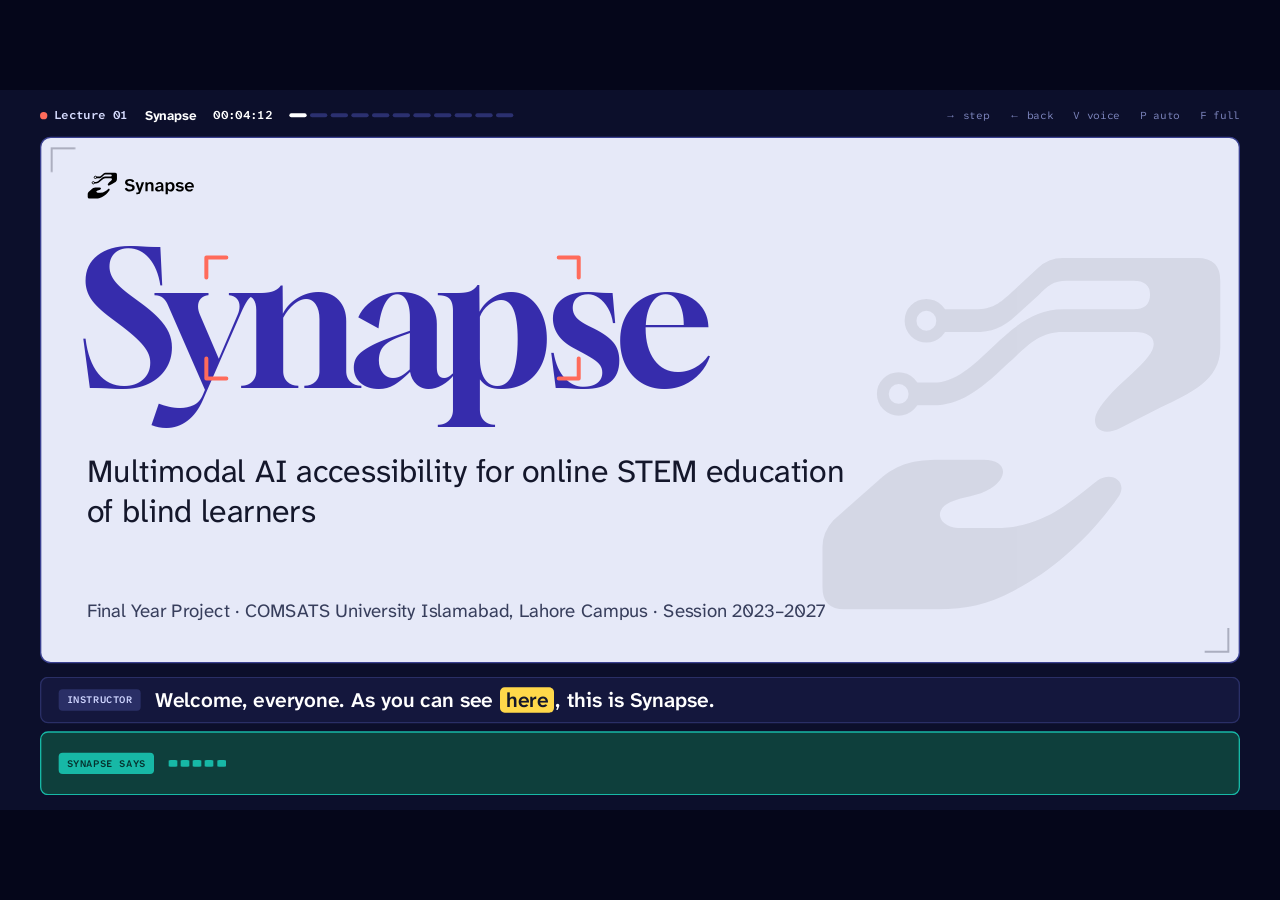
==== present/index.html @ ce6471ea "Slides Are in present dir" ====
<!doctype html>
<html lang="en">
<head>
<meta charset="utf-8">
<meta name="viewport" content="width=device-width,initial-scale=1">
<title>Synapse — Final Year Project</title>
<link rel="icon" href="../Assets/web/favicon.svg">
<link rel="stylesheet" href="style.css">
</head>
<body>
<div id="vp"><div id="stage">

  <div class="bar" aria-hidden="true"><span class="rec"><i></i>Lecture 01</span><span id="lt">Synapse</span><span id="tc">00:04:12</span><span class="seg" id="seg"></span><span class="hint">→ step &nbsp; ← back &nbsp; V voice &nbsp; P auto &nbsp; F full</span></div>

  <div class="frame" id="frame">

    <!-- 1 -->
    <section class="sl" id="s1" aria-label="Synapse">
      <img class="logo" src="../Assets/logos/logo-horizontal-black.svg" alt="">
      <img class="mark" src="../Assets/logos/symbol-black.svg" alt="" aria-hidden="true">
      <h1 data-t="title">Synapse</h1>
      <p class="sub" data-t="sub">Multimodal AI accessibility for online STEM education of blind learners</p>
      <p class="meta" data-t="meta">Final Year Project · COMSATS University Islamabad, Lahore Campus · Session 2023–2027</p>
    </section>

    <!-- 2 -->
    <section class="sl" id="s2" aria-label="Project team"><h2 class="sr">Project team</h2>
      <div class="team">
        <div class="member" data-t="m1"><h3>Hafiz Abdullah Saim</h3><div class="reg">SP23-BCS-050</div><div class="role">Group leader</div></div>
        <div class="member" data-t="m2"><h3>Maha Khalid</h3><div class="reg">SP23-BCS-065</div><div class="role">Team member</div></div>
        <div class="member" data-t="m3"><h3>Memoona Shahid</h3><div class="reg">SP23-BCS-071</div><div class="role">Team member</div></div>
      </div>
      <div class="sup" data-t="sup"><span class="k">Supervisor</span><span class="v">Mr. Amaid Zia</span><span class="r">Lecturer · Department of Computer Science</span></div>
    </section>

    <!-- 3 -->
    <section class="sl" id="s3" aria-label="Problem statement"><h2 class="sr">Problem statement</h2>
      <div class="stats">
        <div class="stat" data-t="st1"><div class="n">285<small>million</small></div><p>people worldwide live with a visual impairment</p></div>
        <div class="stat" data-t="st2"><div class="n">39<small>million</small></div><p>of them are completely blind</p></div>
        <div class="stat" data-t="st3"><div class="n">70<small>%</small></div><p>of STEM content becomes inaccessible when visuals are not converted</p></div>
      </div>
      <div class="gaps">
        <div data-t="g1"><i data-ic="monitor-x"></i><h3>Screen readers stop at text</h3><p>JAWS and NVDA cannot interpret diagrams, equations or graphs in video.</p></div>
        <div data-t="g2"><i data-ic="captions"></i><h3>Captions miss the visuals</h3><p>Speech becomes text, but what is drawn, written and pointed at is lost.</p></div>
        <div data-t="g3"><i data-ic="puzzle"></i><h3>Tools work in isolation</h3><p>No single system joins speech, visuals, math and gestures.</p></div>
      </div>
    </section>

    <!-- 4 -->
    <section class="sl" id="s4" aria-label="Proposed solution"><h2 class="sr">Proposed solution</h2>
      <ol class="steps">
        <li data-t="f1"><span class="dot"><i data-ic="video"></i></span><h3>Lecture video</h3><p>Any YouTube STEM lecture</p></li>
        <li data-t="f2"><span class="dot"><i data-ic="layers"></i></span><h3>Understand</h3><p>Speech, frames and instructor gestures together</p></li>
        <li data-t="f3"><span class="dot"><i data-ic="braces"></i></span><h3>Ground</h3><p>Observations become structured visual evidence</p></li>
        <li data-t="f4"><span class="dot"><i data-ic="brain"></i></span><h3>Explain</h3><p>An LLM writes the explanation at the chosen depth</p></li>
        <li data-t="f5"><span class="dot"><i data-ic="volume"></i></span><h3>Speak</h3><p>Text-to-speech delivers it to the learner</p></li>
      </ol>
      <ul class="feats" data-t="feats"><li><i data-ic="mic"></i>Voice-controlled</li><li><i data-ic="keyboard"></i>Full keyboard navigation</li><li><i data-ic="sliders"></i>Adjustable detail level</li><li><i data-ic="library"></i>Personal explanation library</li></ul>
    </section>

    <!-- 5 -->
    <section class="sl" id="s5" aria-label="What is Synapse"><h2 class="sr">What is Synapse</h2>
      <div class="s5">
        <div class="fg" data-t="fg">
          <div><i data-ic="scan"></i><h3>Lecture understanding</h3><p>Transcript, frames and instructor cues analysed together</p></div>
          <div><i data-ic="shield-check"></i><h3>Grounded explanations</h3><p>Built from visual evidence, not guesses</p></div>
          <div><i data-ic="sliders"></i><h3>Adjustable depth</h3><p>Brief, standard or detailed</p></div>
          <div><i data-ic="mic"></i><h3>Voice and keyboard</h3><p>Hands-free commands, no mouse needed</p></div>
          <div><i data-ic="library"></i><h3>Personal library</h3><p>Saved explanations, bookmarks and notes</p></div>
          <div><i data-ic="message"></i><h3>Lecture Q&amp;A</h3><p>Questions answered from the lecture itself</p></div>
        </div>
        <div class="lf" data-t="lf"><div class="vt"><span>illustrative lecture frame</span><span>04:12</span></div>
          <div class="gr"><svg viewBox="0 0 560 330" aria-hidden="true"><path d="M60 20V290H520" stroke="#9aa3c9" stroke-width="2" fill="none"/><path d="M60 290 L520 60 V290Z" fill="#362CAC" fill-opacity=".09"/><path id="lfLine" d="M60 290 L520 60" stroke="#362CAC" stroke-width="6" fill="none" stroke-linecap="round"/><text x="468" y="318" font-size="17" fill="#373E5C">time</text><text x="70" y="40" font-size="17" fill="#373E5C">velocity</text></svg></div>
          <div class="nt">The instructor says “this graph”, and draws a line.</div></div>
      </div>
    </section>

    <!-- 6 -->
    <section class="sl" id="s6" aria-label="Complete system architecture"><h2 class="sr">Complete system architecture</h2><svg class="dsvg" id="sysSvg" role="img" aria-label="System architecture"></svg></section>
    <!-- 7 -->
    <section class="sl" id="s7" aria-label="Detailed pipeline architecture"><h2 class="sr">Detailed pipeline architecture</h2><svg class="dsvg" id="pipeSvg" role="img" aria-label="Pipeline architecture"></svg></section>

    <!-- 8 -->
    <section class="sl" id="s8" aria-label="Core modules"><h2 class="sr">Core modules</h2><div class="mods" id="mods"></div></section>

    <!-- 9 -->
    <section class="sl" id="s9" aria-label="What is done"><h2 class="sr">What is done</h2>
      <p class="done-l" data-t="dl">Built end to end: an accessible interface, a durable backend and the full multimodal pipeline, in the browser and as a desktop app.</p>
      <ul class="done">
        <li data-t="d1"><i data-ic="check"></i>Accessible web app with embedded lecture player</li>
        <li data-t="d2"><i data-ic="check"></i>Durable lecture-processing backend (FastAPI)</li>
        <li data-t="d3"><i data-ic="check"></i>Transcription from captions or speech recognition</li>
        <li data-t="d4"><i data-ic="check"></i>Frame analysis, gesture detection and synchronization</li>
        <li data-t="d5"><i data-ic="check"></i>Vision-language understanding with structured evidence</li>
        <li data-t="d6"><i data-ic="check"></i>LLM explanation synthesis at three depths</li>
        <li data-t="d7"><i data-ic="check"></i>Text-to-speech with streamed and saved audio</li>
        <li data-t="d8"><i data-ic="check"></i>Voice commands and spoken replies</li>
        <li data-t="d9"><i data-ic="check"></i>Accounts, library, bookmarks and notes</li>
        <li data-t="d10"><i data-ic="check"></i>Lecture Q&amp;A grounded in the transcript</li>
      </ul>
    </section>

    <!-- 10 -->
    <section class="sl" id="s10" aria-label="Challenges"><h2 class="sr">Challenges</h2><div class="ch">
      <div class="row" data-t="c1"><div><h3>Avoiding invented details</h3><p>Explanations must stay faithful to what the lecture shows and says.</p></div><p>Visual observations become structured evidence; a coverage plan and bounded inputs constrain the explanation.</p></div>
      <div class="row" data-t="c2"><div><h3>Choosing what to describe</h3><p>Describing everything overwhelms; omitting a key relationship confuses.</p></div><p>Coverage planning picks what matters, and learners choose brief, standard or detailed depth.</p></div>
      <div class="row" data-t="c3"><div><h3>Managing explanation timing</h3><p>Extra narration can collide with the instructor's speech.</p></div><p>Synchronization selects intervention moments; playback pauses only when an explanation takes over.</p></div>
      <div class="row" data-t="c4"><div><h3>Recovering from partial failures</h3><p>One failed model step must not make the lecture unusable.</p></div><p>Durable jobs, checkpoints and retry or resume keep finished work and recover the rest.</p></div>
      <div class="row" data-t="c5"><div><h3>Balancing time and cost</h3><p>Deep analysis of long videos needs heavy, repeated model calls.</p></div><p>A three-stage pipeline with caching reuses results and prioritises what the learner asks for.</p></div>
      <div class="row" data-t="c6"><div><h3>Building an accessible interface</h3><p>Navigation, playback, progress and errors must work without sight.</p></div><p>Keyboard shortcuts, voice commands, live-region announcements and an explanation-ready playback gate.</p></div>
    </div></section>

    <!-- 11 -->
    <section class="sl" id="s11" aria-label="Future work"><h2 class="sr">Future work</h2>
      <div class="road" id="road">
        <div data-t="r1"><h3>Evaluation with blind learners</h3><p>Structured studies of comprehension, trust and usability.</p></div>
        <div data-t="r2"><h3>Accuracy and latency benchmarks</h3><p>Measure faithfulness and response time across lecture types.</p></div>
        <div data-t="r3"><h3>Better user experience</h3><p>Smoother interventions, adaptive pacing, clearer feedback and richer voice interaction.</p></div>
        <div data-t="r4"><h3>Stronger explanation results</h3><p>Improved grounding, equation and diagram coverage, and more natural narration.</p></div>
        <div data-t="r5"><h3>Packaged desktop installer</h3><p>One-click setup with backend and models bundled.</p></div>
        <div data-t="r6"><h3>Wider deployment</h3><p>Multi-user hosting, more lecture sources and more subjects.</p></div>
      </div>
      <div class="thanks" data-t="thanks"><img src="../Assets/logos/symbol-white.svg" alt=""><div><div class="t">Thank you</div><div class="q">Questions and discussion</div></div><div class="who">Hafiz Abdullah Saim · Maha Khalid · Memoona Shahid<br>Supervisor: Mr. Amaid Zia</div></div>
    </section>
  </div>

  <div class="cap"><span class="chip">Instructor</span><span id="capT"></span></div>
  <div class="voice"><span class="chip">Synapse says</span><span class="wv" id="wv" aria-hidden="true"><i></i><i></i><i></i><i></i><i></i></span><span id="voT"></span><div class="sr" id="sr" aria-live="polite"></div></div>

  <svg id="ptr" viewBox="0 0 1920 1080" aria-hidden="true">
    <g id="ret"><path class="rt" d="M0 0"/><path class="rt" d="M0 0"/><path class="rt" d="M0 0"/><path class="rt" d="M0 0"/></g>
  </svg>
</div></div>
<script src="vendor/gsap.min.js"></script>
<script src="icons.js"></script>
<script src="diagrams.js"></script>
<script src="deck.js"></script>
</body>
</html>
---- present/style.css ----
@font-face{font-family:Gloock;src:url(fonts/gloock-latin-400-normal.woff2)}
@font-face{font-family:AtkN;font-weight:400;src:url(fonts/atkinson-hyperlegible-next-latin-400-normal.woff2)}
@font-face{font-family:AtkN;font-weight:600;src:url(fonts/atkinson-hyperlegible-next-latin-600-normal.woff2)}
@font-face{font-family:AtkN;font-weight:700;src:url(fonts/atkinson-hyperlegible-next-latin-700-normal.woff2)}
@font-face{font-family:AtkM;font-weight:400;src:url(fonts/atkinson-hyperlegible-mono-latin-400-normal.woff2)}
@font-face{font-family:AtkM;font-weight:600;src:url(fonts/atkinson-hyperlegible-mono-latin-600-normal.woff2)}
:root{--night:#0c0f2b;--board:#E6E9F8;--card:#FFFFFF;--ink:#14172B;--soft:#373E5C;--ind:#362CAC;--teal:#064E4A;--mint:#17B8A6;--mark:#FFD84A;--ptr:#FF6B5B;--line:#C3C9E6;--rule:#9aa2d2}
*{box-sizing:border-box;margin:0;padding:0}
html,body{height:100%;overflow:hidden;background:#05061a;font-family:AtkN,system-ui,sans-serif;color:var(--ink)}
#vp{position:fixed;inset:0;display:flex;align-items:center;justify-content:center}
#stage{position:relative;width:1920px;height:1080px;flex:none;overflow:hidden;background:var(--night);transform-origin:center center}
i[data-ic]{display:inline-flex;width:1em;height:1em;flex:none}
i[data-ic] svg{width:100%;height:100%;stroke:currentColor;fill:none;stroke-width:1.7;stroke-linecap:round;stroke-linejoin:round}

/* ---- top bar: lecture-capture chrome ---- */
.bar{position:absolute;left:60px;right:60px;top:18px;height:40px;display:flex;align-items:center;gap:26px;font:600 18px AtkM;color:#9aa2d6}
.bar .rec{display:flex;align-items:center;gap:10px;color:#d7dcff}.bar .rec i{width:11px;height:11px;border-radius:50%;background:var(--ptr)}
.bar #tc{font-variant-numeric:tabular-nums;color:#fff;font-weight:600}
.bar #lt{font:700 20px AtkN;color:#fff}
.bar .hint{margin-left:auto;font:400 16px AtkM;color:#7d85bd}
.bar .seg{display:flex;gap:5px}.bar .seg b{width:26px;height:6px;border-radius:3px;background:#2b3070}.bar .seg b.on{background:var(--mark)}.bar .seg b.cur{background:#fff}

/* ---- the lecture frame ---- */
.frame{position:absolute;left:60px;top:70px;width:1800px;height:790px;background:var(--board);border-radius:16px;overflow:hidden;border:2px solid #3a4090}
.frame::before,.frame::after{content:"";position:absolute;width:34px;height:34px;border:3px solid rgba(20,23,43,.28);z-index:3;pointer-events:none}
.frame::before{left:14px;top:14px;border-right:0;border-bottom:0}.frame::after{right:14px;bottom:14px;border-left:0;border-top:0}
.sl{position:absolute;inset:0;padding:48px 64px;opacity:0;pointer-events:none}
.sl.on{opacity:1;pointer-events:auto}
h1,h2,h3{font-weight:400}
.dsvg{position:absolute;inset:0;width:100%;height:100%;display:block;overflow:visible}

/* ---- caption bar (what the instructor says) ---- */
.cap{position:absolute;left:60px;right:60px;top:880px;height:70px;display:flex;align-items:center;gap:22px;padding:0 26px;background:#14173d;border:2px solid #2a2f66;border-radius:12px}
.chip{flex:none;font:600 15px AtkM;letter-spacing:.06em;text-transform:uppercase;padding:6px 12px;border-radius:6px}
.cap .chip{background:#2a2f66;color:#cfd5ff}
#capT{font:600 31px/1.2 AtkN;color:#fff;white-space:nowrap}
.w{display:inline-block}.w.dx{background:var(--mark);color:var(--ink);padding:0 9px;border-radius:7px;margin:0 2px}

/* ---- Synapse's voice (what the learner hears) ---- */
.voice{position:absolute;left:60px;right:60px;top:962px;height:96px;display:flex;align-items:center;gap:22px;padding:0 26px;background:#0E3F3C;border:2px solid var(--mint);border-radius:12px}
.voice .chip{background:var(--mint);color:#05302d}
.voice .wv{display:flex;align-items:center;gap:5px;height:50px;flex:none;width:86px}.voice .wv i{flex:1;background:var(--mint);border-radius:3px;height:100%;transform:scaleY(.2)}
#voT{font:400 27px/1.3 AtkN;color:#E8FFFB;flex:1;min-width:0}

/* ---- pointer overlay ---- */
#ptr{position:absolute;inset:0;width:1920px;height:1080px;pointer-events:none;z-index:10;overflow:visible}
#ptr .rt{fill:none;stroke:var(--ptr);stroke-width:6;stroke-linecap:round;stroke-linejoin:round}

/* ---- slide 1 ---- */
#s1 .logo{position:absolute;left:64px;top:44px;height:56px}
#s1 .mark{position:absolute;right:-60px;top:70px;height:760px;opacity:.07}
#s1 h1{position:absolute;left:56px;top:130px;font:400 280px/1 Gloock;letter-spacing:-.04em;color:var(--ind)}
#s1 .sub{position:absolute;left:68px;top:470px;width:1150px;font:400 48px/1.25 AtkN;color:var(--ink)}
#s1 .meta{position:absolute;left:68px;bottom:56px;font:400 28px/1.5 AtkN;color:var(--soft)}
/* ---- slide 2 ---- */
.team{position:absolute;left:64px;right:64px;top:110px;display:grid;grid-template-columns:repeat(3,1fr);gap:0 64px}
.member{border-top:5px solid var(--ind);padding-top:28px}.member h3{font:400 74px/1.08 Gloock;color:var(--ink)}
.reg{font:400 28px AtkM;color:var(--teal);margin-top:22px}.role{font-size:29px;color:var(--soft);margin-top:6px}
.sup{position:absolute;left:64px;right:64px;bottom:60px;border-top:1px solid var(--rule);padding-top:30px;display:flex;align-items:baseline;gap:30px}
.sup .k{font-size:26px;color:var(--soft)}.sup .v{font:400 60px Gloock;color:var(--ink)}.sup .r{margin-left:auto;font-size:25px;color:var(--soft)}
/* ---- slide 3 ---- */
.stats{display:grid;grid-template-columns:repeat(3,1fr)}
.stat{padding:4px 40px 4px 44px;border-left:1px solid var(--rule)}.stat:first-child{border-left:0;padding-left:0}
.stat .n{font:400 200px/1 Gloock;letter-spacing:-.04em;color:var(--ind);font-variant-numeric:tabular-nums}.stat .n small{font:600 34px AtkN;color:var(--teal);margin-left:10px;letter-spacing:0}
.stat p{font-size:29px;line-height:1.3;margin-top:12px;max-width:460px}
.gaps{position:absolute;left:64px;right:64px;bottom:52px;border-top:1px solid var(--rule);padding-top:28px;display:grid;grid-template-columns:repeat(3,1fr);gap:56px}
.gaps i{font-size:42px;color:var(--ind)}.gaps h3{font:700 29px AtkN;margin-top:10px}.gaps p{font-size:22px;line-height:1.4;color:var(--soft);margin-top:6px}
/* ---- slide 4 ---- */
.steps{list-style:none;display:flex;margin-top:96px;position:relative}
.steps::before{content:"";position:absolute;left:38px;right:80px;top:37px;height:3px;background:var(--rule)}
.steps li{flex:1;position:relative;padding-right:26px}
.dot{width:76px;height:76px;border-radius:50%;background:#fff;border:3px solid var(--ind);color:var(--ind);display:grid;place-items:center;font-size:34px;position:relative;z-index:1}
.steps h3{font:400 44px Gloock;margin-top:26px}.steps p{font-size:23px;line-height:1.4;color:var(--soft);margin-top:8px;max-width:270px}
.feats{position:absolute;left:64px;right:64px;bottom:52px;border-top:1px solid var(--rule);padding-top:34px;display:flex;gap:56px}
.feats li{list-style:none;display:flex;align-items:center;gap:14px;font:600 27px AtkN}.feats i{font-size:38px;color:var(--teal)}
/* ---- slide 5 ---- */
.s5{position:absolute;left:64px;right:64px;top:54px;bottom:50px;display:grid;grid-template-columns:1.1fr 1fr;gap:72px}
.fg{display:grid;grid-template-columns:1fr 1fr;gap:34px 44px;align-content:center}
.fg i{font-size:40px;color:var(--ind)}.fg h3{font:400 38px Gloock;margin-top:10px}.fg p{font-size:22px;line-height:1.4;color:var(--soft);margin-top:6px}
.lf{background:#0c0f2b;border-radius:12px;padding:26px 30px;display:flex;flex-direction:column;justify-content:center}
.lf .vt{display:flex;justify-content:space-between;font:600 17px AtkM;color:#9aa2d6;margin-bottom:14px}
.lf .gr{background:#F4F6FF;border-radius:8px;height:430px;position:relative}.lf .gr svg{position:absolute;inset:18px;width:calc(100% - 36px);height:calc(100% - 36px)}
.lf .nt{font-size:20px;color:#9aa2d6;margin-top:14px}
/* ---- slide 8 ---- */
.mods{display:grid;grid-template-columns:repeat(4,1fr);gap:0 40px;margin-top:6px}
.mod{border-top:1px solid var(--rule);padding:22px 0 26px}.mod i{font-size:40px;color:var(--ind)}.mod h3{font:400 33px/1.1 Gloock;margin-top:14px}.mod p{font-size:19px;line-height:1.4;color:var(--soft);margin-top:7px}.mod .tg{font:400 15px AtkM;color:var(--teal);margin-top:10px}
/* ---- slide 9 ---- */
.done-l{font:400 38px/1.3 Gloock;max-width:1350px;margin-bottom:34px}
.done{list-style:none;display:grid;grid-template-columns:1fr 1fr;column-gap:84px}
.done li{display:flex;align-items:center;gap:20px;border-top:1px solid var(--rule);padding:30px 0;font-size:29px;line-height:1.3}.done i{font-size:32px;color:var(--teal)}
/* ---- slide 10 ---- */
.ch{margin-top:4px}.ch .row{display:grid;grid-template-columns:1fr 1fr;gap:70px;border-top:1px solid var(--rule);padding:17px 0 18px}
.ch h3{font:400 38px/1.1 Gloock}.ch .row div p{font-size:20px;color:var(--soft);margin-top:5px;line-height:1.35}.ch .row>p{font-size:23px;line-height:1.38}
/* ---- slide 11 ---- */
.road{display:grid;grid-template-columns:repeat(3,1fr);gap:0 56px;margin-top:2px}
.road>div{border-top:1px solid var(--rule);padding:22px 0 26px}.road h3{font:400 37px/1.1 Gloock}.road p{font-size:22px;line-height:1.4;color:var(--soft);margin-top:8px}
.thanks{position:absolute;left:64px;right:64px;bottom:50px;height:170px;border-radius:14px;background:linear-gradient(135deg,#362CAC,#201C56 62%,#0b3b3a 130%);color:#fff;display:flex;align-items:center;gap:34px;padding:0 48px}
.thanks img{height:84px}.thanks .t{font:400 70px/1 Gloock}.thanks .q{font:400 25px AtkN;color:#a9eadf;margin-top:8px}.thanks .who{margin-left:auto;text-align:right;font-size:22px;line-height:1.5;color:#d4d8fb}

/* ---- diagrams (nodes, edges, packets) ---- */
.band{fill:rgba(255,255,255,.5);stroke:var(--line);stroke-width:1}.bandlbl{font:600 15px AtkN;fill:var(--soft)}
.edge{fill:none;stroke:var(--k);stroke-width:2;opacity:.34}.edge.cond{stroke-dasharray:3 6}.edge.done{opacity:.6}.edge.on{opacity:1;stroke-width:3.4}.edge.on.cond{stroke-dasharray:none}
.arrow{fill:var(--k);opacity:.5}.arrow.done{opacity:.75}.arrow.on{opacity:1}
.node .box{fill:#fff;stroke:var(--line);stroke-width:1.6;transition:fill .4s,stroke .4s}.node .tile{fill:var(--f)}.node .ico{stroke:var(--k);fill:none;stroke-width:1.8;stroke-linecap:round;stroke-linejoin:round}
.node .lb{font:700 15px AtkN;fill:var(--ink)}.node .sb{font:500 12px AtkN;fill:var(--soft)}
.big .node .lb{font-size:22px}.big .node .sb{font-size:15px}.big .edge{stroke-width:2.6}.big .edge.on{stroke-width:4}
.node.seen .box{stroke:var(--k);stroke-opacity:.6}.node.lit .box{stroke:var(--k);stroke-width:2.6;fill:color-mix(in srgb,var(--f) 40%,#fff);filter:drop-shadow(0 4px 8px rgba(20,23,43,.16))}
.packet{fill:var(--k);stroke:#fff;stroke-width:2}
@media (prefers-reduced-motion:reduce){*{transition-duration:.01s!important}}

.sr{position:absolute;width:1px;height:1px;overflow:hidden;clip:rect(0 0 0 0);white-space:nowrap}
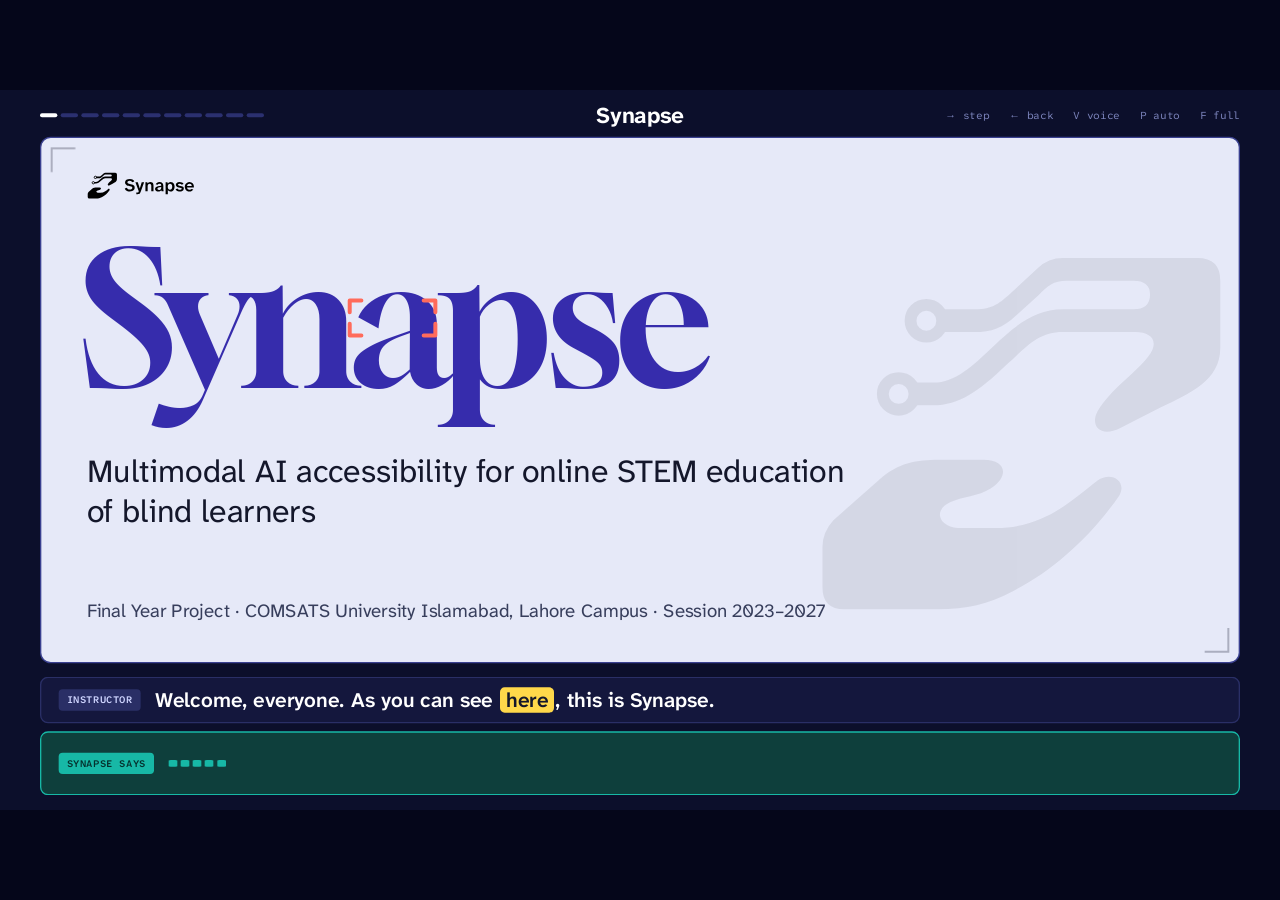
==== commit 2b6662bb: "Fixed tiny issues" ====
--- a/present/index.html
+++ b/present/index.html
@@ -10,7 +10,7 @@
 <body>
 <div id="vp"><div id="stage">
 
-  <div class="bar" aria-hidden="true"><span class="rec"><i></i>Lecture 01</span><span id="lt">Synapse</span><span id="tc">00:04:12</span><span class="seg" id="seg"></span><span class="hint">→ step &nbsp; ← back &nbsp; V voice &nbsp; P auto &nbsp; F full</span></div>
+  <div class="bar" aria-hidden="true"><span id="lt">Synapse</span><span class="seg" id="seg"></span><span class="hint">→ step &nbsp; ← back &nbsp; V voice &nbsp; P auto &nbsp; F full</span></div>
 
   <div class="frame" id="frame">
 
@@ -49,40 +49,37 @@
 
     <!-- 4 -->
     <section class="sl" id="s4" aria-label="Proposed solution"><h2 class="sr">Proposed solution</h2>
+      <p class="s4lead" data-t="lead">A voice-controlled app that helps blind learners understand educational videos. It combines what is said, what is shown and what is being pointed at into one clear spoken explanation.</p>
       <ol class="steps">
-        <li data-t="f1"><span class="dot"><i data-ic="video"></i></span><h3>Lecture video</h3><p>Any YouTube STEM lecture</p></li>
-        <li data-t="f2"><span class="dot"><i data-ic="layers"></i></span><h3>Understand</h3><p>Speech, frames and instructor gestures together</p></li>
-        <li data-t="f3"><span class="dot"><i data-ic="braces"></i></span><h3>Ground</h3><p>Observations become structured visual evidence</p></li>
-        <li data-t="f4"><span class="dot"><i data-ic="brain"></i></span><h3>Explain</h3><p>An LLM writes the explanation at the chosen depth</p></li>
-        <li data-t="f5"><span class="dot"><i data-ic="volume"></i></span><h3>Speak</h3><p>Text-to-speech delivers it to the learner</p></li>
+        <li data-t="f1"><span class="dot"><i data-ic="video"></i></span><h3>Educational video</h3><p>A STEM lecture on YouTube</p></li>
+        <li data-t="f2"><span class="dot"><i data-ic="mic"></i></span><h3>Voice command</h3><p>The learner asks for an explanation</p></li>
+        <li data-t="f3"><span class="dot"><i data-ic="layers"></i></span><h3>Understand</h3><p>Speech, visuals and gestures analysed together</p></li>
+        <li data-t="f4"><span class="dot"><i data-ic="brain"></i></span><h3>Explain</h3><p>One clear, context-aware explanation</p></li>
+        <li data-t="f5"><span class="dot"><i data-ic="volume"></i></span><h3>Speak</h3><p>Read aloud to the learner</p></li>
       </ol>
-      <ul class="feats" data-t="feats"><li><i data-ic="mic"></i>Voice-controlled</li><li><i data-ic="keyboard"></i>Full keyboard navigation</li><li><i data-ic="sliders"></i>Adjustable detail level</li><li><i data-ic="library"></i>Personal explanation library</li></ul>
     </section>
 
     <!-- 5 -->
-    <section class="sl" id="s5" aria-label="What is Synapse"><h2 class="sr">What is Synapse</h2>
-      <div class="s5">
-        <div class="fg" data-t="fg">
-          <div><i data-ic="scan"></i><h3>Lecture understanding</h3><p>Transcript, frames and instructor cues analysed together</p></div>
-          <div><i data-ic="shield-check"></i><h3>Grounded explanations</h3><p>Built from visual evidence, not guesses</p></div>
-          <div><i data-ic="sliders"></i><h3>Adjustable depth</h3><p>Brief, standard or detailed</p></div>
-          <div><i data-ic="mic"></i><h3>Voice and keyboard</h3><p>Hands-free commands, no mouse needed</p></div>
-          <div><i data-ic="library"></i><h3>Personal library</h3><p>Saved explanations, bookmarks and notes</p></div>
-          <div><i data-ic="message"></i><h3>Lecture Q&amp;A</h3><p>Questions answered from the lecture itself</p></div>
-        </div>
-        <div class="lf" data-t="lf"><div class="vt"><span>illustrative lecture frame</span><span>04:12</span></div>
-          <div class="gr"><svg viewBox="0 0 560 330" aria-hidden="true"><path d="M60 20V290H520" stroke="#9aa3c9" stroke-width="2" fill="none"/><path d="M60 290 L520 60 V290Z" fill="#362CAC" fill-opacity=".09"/><path id="lfLine" d="M60 290 L520 60" stroke="#362CAC" stroke-width="6" fill="none" stroke-linecap="round"/><text x="468" y="318" font-size="17" fill="#373E5C">time</text><text x="70" y="40" font-size="17" fill="#373E5C">velocity</text></svg></div>
-          <div class="nt">The instructor says “this graph”, and draws a line.</div></div>
+    <section class="sl" id="s5" aria-label="What is Synapse"><h2 class="sr">What is Synapse?</h2>
+      <div class="tagbox" data-t="tag">
+        <p class="tag">When the instructor says “look at this”, Synapse tells you what “this” is.</p>
+        <p class="tagsub">A multimodal AI system that combines speech recognition, computer vision, gesture detection and a large language model to explain a lecture’s visuals out loud.</p>
+      </div>
+      <div class="pg">
+        <div data-t="p1"><i data-ic="scan"></i><h3>Understands lectures</h3><ul><li>Turns speech into text</li><li>Reads diagrams and equations</li><li>Notices what is being pointed at</li></ul></div>
+        <div data-t="p2"><i data-ic="volume"></i><h3>Explains it aloud</h3><ul><li>Clear, spoken explanations</li><li>Brief, standard or detailed</li><li>At the right moment, or on request</li></ul></div>
+        <div data-t="p3"><i data-ic="mic"></i><h3>Works without sight</h3><ul><li>Voice commands</li><li>Full keyboard navigation</li><li>Screen-reader friendly</li></ul></div>
+        <div data-t="p4"><i data-ic="library"></i><h3>Keeps learning going</h3><ul><li>Saved explanations and notes</li><li>Questions about the lecture</li><li>Practice questions to test yourself</li></ul></div>
       </div>
     </section>
 
     <!-- 6 -->
     <section class="sl" id="s6" aria-label="Complete system architecture"><h2 class="sr">Complete system architecture</h2><svg class="dsvg" id="sysSvg" role="img" aria-label="System architecture"></svg></section>
     <!-- 7 -->
-    <section class="sl" id="s7" aria-label="Detailed pipeline architecture"><h2 class="sr">Detailed pipeline architecture</h2><svg class="dsvg" id="pipeSvg" role="img" aria-label="Pipeline architecture"></svg></section>
+    <section class="sl" id="s7" aria-label="Core modules"><h2 class="sr">Core modules</h2><div class="mods" id="mods"></div></section>
 
     <!-- 8 -->
-    <section class="sl" id="s8" aria-label="Core modules"><h2 class="sr">Core modules</h2><div class="mods" id="mods"></div></section>
+    <section class="sl" id="s8" aria-label="Detailed pipeline architecture"><h2 class="sr">Detailed pipeline architecture</h2><svg class="dsvg" id="pipeSvg" role="img" aria-label="Pipeline architecture"></svg></section>
 
     <!-- 9 -->
     <section class="sl" id="s9" aria-label="What is done"><h2 class="sr">What is done</h2>
--- a/present/style.css
+++ b/present/style.css
@@ -14,9 +14,7 @@
 
 /* ---- top bar: lecture-capture chrome ---- */
 .bar{position:absolute;left:60px;right:60px;top:18px;height:40px;display:flex;align-items:center;gap:26px;font:600 18px AtkM;color:#9aa2d6}
-.bar .rec{display:flex;align-items:center;gap:10px;color:#d7dcff}.bar .rec i{width:11px;height:11px;border-radius:50%;background:var(--ptr)}
-.bar #tc{font-variant-numeric:tabular-nums;color:#fff;font-weight:600}
-.bar #lt{font:700 20px AtkN;color:#fff}
+.bar #lt{position:absolute;left:50%;top:50%;transform:translate(-50%,-50%);font:700 34px/1 AtkN;color:#fff;white-space:nowrap;letter-spacing:-.005em}
 .bar .hint{margin-left:auto;font:400 16px AtkM;color:#7d85bd}
 .bar .seg{display:flex;gap:5px}.bar .seg b{width:26px;height:6px;border-radius:3px;background:#2b3070}.bar .seg b.on{background:var(--mark)}.bar .seg b.cur{background:#fff}
 
@@ -66,7 +64,8 @@
 .gaps{position:absolute;left:64px;right:64px;bottom:52px;border-top:1px solid var(--rule);padding-top:28px;display:grid;grid-template-columns:repeat(3,1fr);gap:56px}
 .gaps i{font-size:42px;color:var(--ind)}.gaps h3{font:700 29px AtkN;margin-top:10px}.gaps p{font-size:22px;line-height:1.4;color:var(--soft);margin-top:6px}
 /* ---- slide 4 ---- */
-.steps{list-style:none;display:flex;margin-top:96px;position:relative}
+.s4lead{font:400 40px/1.3 Gloock;max-width:1450px}
+.steps{list-style:none;display:flex;margin-top:70px;position:relative}
 .steps::before{content:"";position:absolute;left:38px;right:80px;top:37px;height:3px;background:var(--rule)}
 .steps li{flex:1;position:relative;padding-right:26px}
 .dot{width:76px;height:76px;border-radius:50%;background:#fff;border:3px solid var(--ind);color:var(--ind);display:grid;place-items:center;font-size:34px;position:relative;z-index:1}
@@ -82,8 +81,12 @@
 .lf .gr{background:#F4F6FF;border-radius:8px;height:430px;position:relative}.lf .gr svg{position:absolute;inset:18px;width:calc(100% - 36px);height:calc(100% - 36px)}
 .lf .nt{font-size:20px;color:#9aa2d6;margin-top:14px}
 /* ---- slide 8 ---- */
-.mods{display:grid;grid-template-columns:repeat(4,1fr);gap:0 40px;margin-top:6px}
-.mod{border-top:1px solid var(--rule);padding:22px 0 26px}.mod i{font-size:40px;color:var(--ind)}.mod h3{font:400 33px/1.1 Gloock;margin-top:14px}.mod p{font-size:19px;line-height:1.4;color:var(--soft);margin-top:7px}.mod .tg{font:400 15px AtkM;color:var(--teal);margin-top:10px}
+.mods{display:grid;grid-template-columns:repeat(4,1fr);grid-template-rows:repeat(12,auto);column-gap:44px;height:100%;align-content:center}
+.mod{display:grid;grid-row:span 4;grid-template-rows:subgrid;border-top:1px solid var(--rule)}
+.mod i{font-size:42px;color:var(--ind);margin-top:24px}
+.mod h3{font:400 28px/1.1 Gloock;margin-top:14px;white-space:nowrap}
+.mod p{font-size:19px;line-height:1.4;color:var(--soft);margin-top:8px}
+.mod .tg{font:400 15px AtkM;color:var(--teal);margin:10px 0 30px;align-self:start}
 /* ---- slide 9 ---- */
 .done-l{font:400 38px/1.3 Gloock;max-width:1350px;margin-bottom:34px}
 .done{list-style:none;display:grid;grid-template-columns:1fr 1fr;column-gap:84px}
@@ -109,3 +112,17 @@
 @media (prefers-reduced-motion:reduce){*{transition-duration:.01s!important}}
 
 .sr{position:absolute;width:1px;height:1px;overflow:hidden;clip:rect(0 0 0 0);white-space:nowrap}
+
+#s4 .steps{margin-top:110px}
+
+.tagbox{max-width:1560px}
+.tag{font:400 66px/1.12 Gloock;letter-spacing:-.01em;color:var(--ind)}
+.tagsub{font:400 29px/1.4 AtkN;color:var(--soft);margin-top:22px;max-width:1560px}
+.pg{position:absolute;left:64px;right:64px;bottom:48px;display:grid;grid-template-columns:repeat(4,1fr);gap:0 44px}
+.pg>div{border-top:1px solid var(--rule);padding-top:26px}
+.pg i{font-size:42px;color:var(--ind)}
+.pg h3{font:400 38px/1.1 Gloock;margin-top:14px}
+.pg ul{list-style:none;margin-top:16px}
+.pg li{font-size:23px;line-height:1.35;color:var(--soft);padding:7px 0}
+
+.mid .node .lb{font-size:19px}.mid .node .sb{font-size:14px}.mid .edge{stroke-width:2.4}.mid .edge.on{stroke-width:3.8}.mid .bandlbl{font-size:14px;letter-spacing:.12em}
